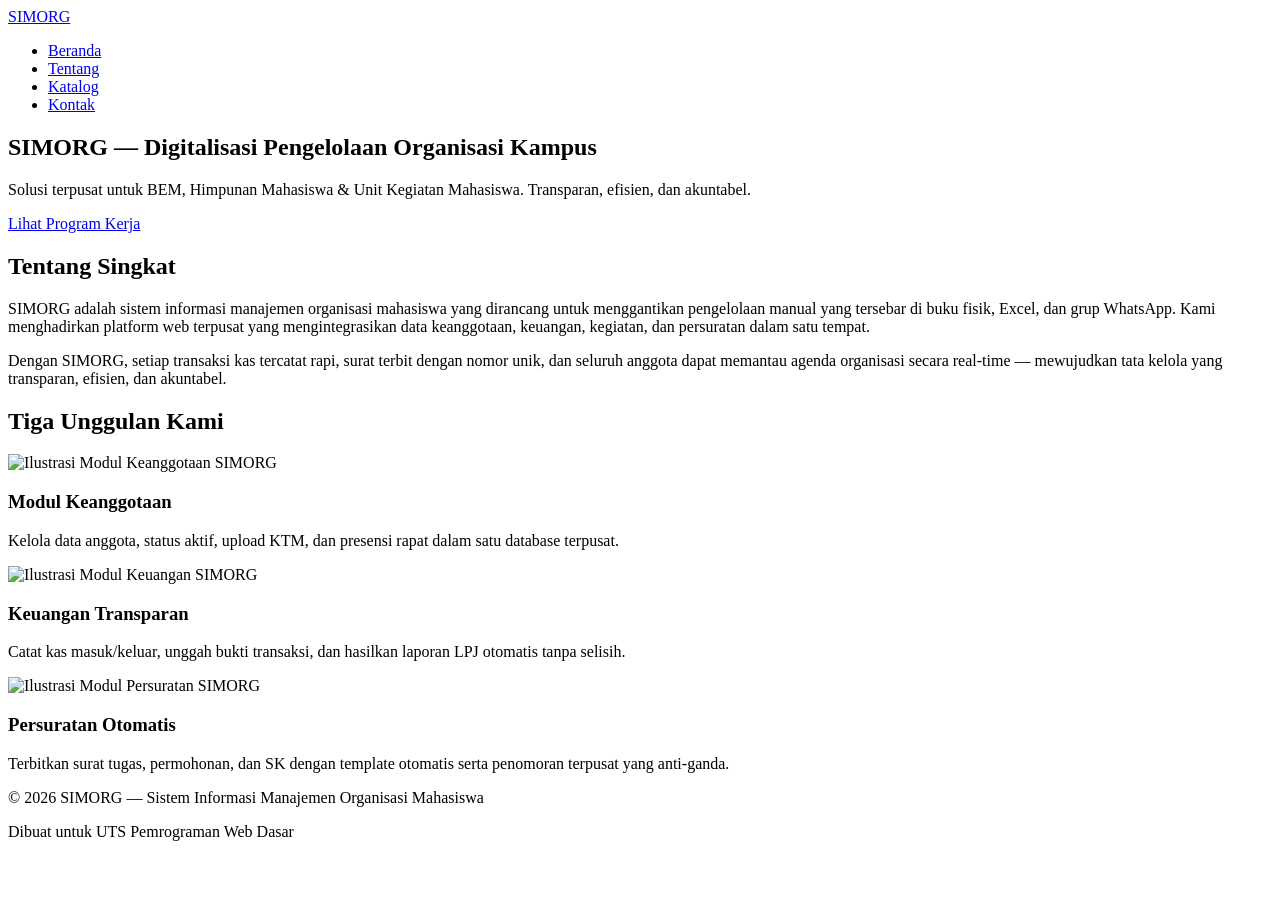
==== index.html @ 7e4ee8db "first commit struktur proyek simorg" ====
<!DOCTYPE html>
<html lang="id">
<head>
  <meta charset="UTF-8">
  <meta name="viewport" content="width=device-width, initial-scale=1.0">
  <title>SIMORG — Beranda</title>
  <link rel="preconnect" href="https://fonts.googleapis.com">
  <link rel="preconnect" href="https://fonts.gstatic.com" crossorigin>
  <link href="https://fonts.googleapis.com/css2?family=Inter:wght@400;500;600&family=Poppins:wght@600;700&display=swap" rel="stylesheet">
  <link rel="stylesheet" href="css/style.css">
</head>
<body>

  <header class="site-header">
    <div class="container nav-wrapper">
      <a href="index.html" class="logo">SIMORG</a>
      <nav aria-label="Navigasi utama">
        <ul class="nav-list">
          <li><a href="index.html" class="nav-link active">Beranda</a></li>
          <li><a href="tentang.html" class="nav-link">Tentang</a></li>
          <li><a href="katalog.html" class="nav-link">Katalog</a></li>
          <li><a href="kontak.html" class="nav-link">Kontak</a></li>
        </ul>
      </nav>
    </div>
  </header>

  <main>
    <section class="hero">
      <div class="container hero-content">
        <h1 class="hero-title">SIMORG — Digitalisasi Pengelolaan Organisasi Kampus</h1>
        <p class="hero-tagline">Solusi terpusat untuk BEM, Himpunan Mahasiswa &amp; Unit Kegiatan Mahasiswa. Transparan, efisien, dan akuntabel.</p>
        <a href="katalog.html" class="btn btn-primary">Lihat Program Kerja</a>
      </div>
    </section>

    <section class="section">
      <div class="container">
        <h2 class="section-title">Tentang Singkat</h2>
        <p class="section-text">
          SIMORG adalah sistem informasi manajemen organisasi mahasiswa yang dirancang untuk menggantikan pengelolaan manual yang tersebar di buku fisik, Excel, dan grup WhatsApp. Kami menghadirkan platform web terpusat yang mengintegrasikan data keanggotaan, keuangan, kegiatan, dan persuratan dalam satu tempat.
        </p>
        <p class="section-text">
          Dengan SIMORG, setiap transaksi kas tercatat rapi, surat terbit dengan nomor unik, dan seluruh anggota dapat memantau agenda organisasi secara real-time — mewujudkan tata kelola yang transparan, efisien, dan akuntabel.
        </p>
      </div>
    </section>

    <section class="section section-alt">
      <div class="container">
        <h2 class="section-title">Tiga Unggulan Kami</h2>
        <div class="feature-grid">
          <article class="feature-card">
            <img src="img/modul-keanggotaan.jpg" alt="Ilustrasi Modul Keanggotaan SIMORG" class="feature-img">
            <h3>Modul Keanggotaan</h3>
            <p>Kelola data anggota, status aktif, upload KTM, dan presensi rapat dalam satu database terpusat.</p>
          </article>
          <article class="feature-card">
            <img src="img/modul-keuangan.jpg" alt="Ilustrasi Modul Keuangan SIMORG" class="feature-img">
            <h3>Keuangan Transparan</h3>
            <p>Catat kas masuk/keluar, unggah bukti transaksi, dan hasilkan laporan LPJ otomatis tanpa selisih.</p>
          </article>
          <article class="feature-card">
            <img src="img/modul-persuratan.jpg" alt="Ilustrasi Modul Persuratan SIMORG" class="feature-img">
            <h3>Persuratan Otomatis</h3>
            <p>Terbitkan surat tugas, permohonan, dan SK dengan template otomatis serta penomoran terpusat yang anti-ganda.</p>
          </article>
        </div>
      </div>
    </section>
  </main>

  <footer class="site-footer">
    <div class="container footer-content">
      <p>&copy; 2026 SIMORG — Sistem Informasi Manajemen Organisasi Mahasiswa</p>
      <p>Dibuat untuk UTS Pemrograman Web Dasar</p>
    </div>
  </footer>

  <script src="js/script.js"></script>
</body>
</html>
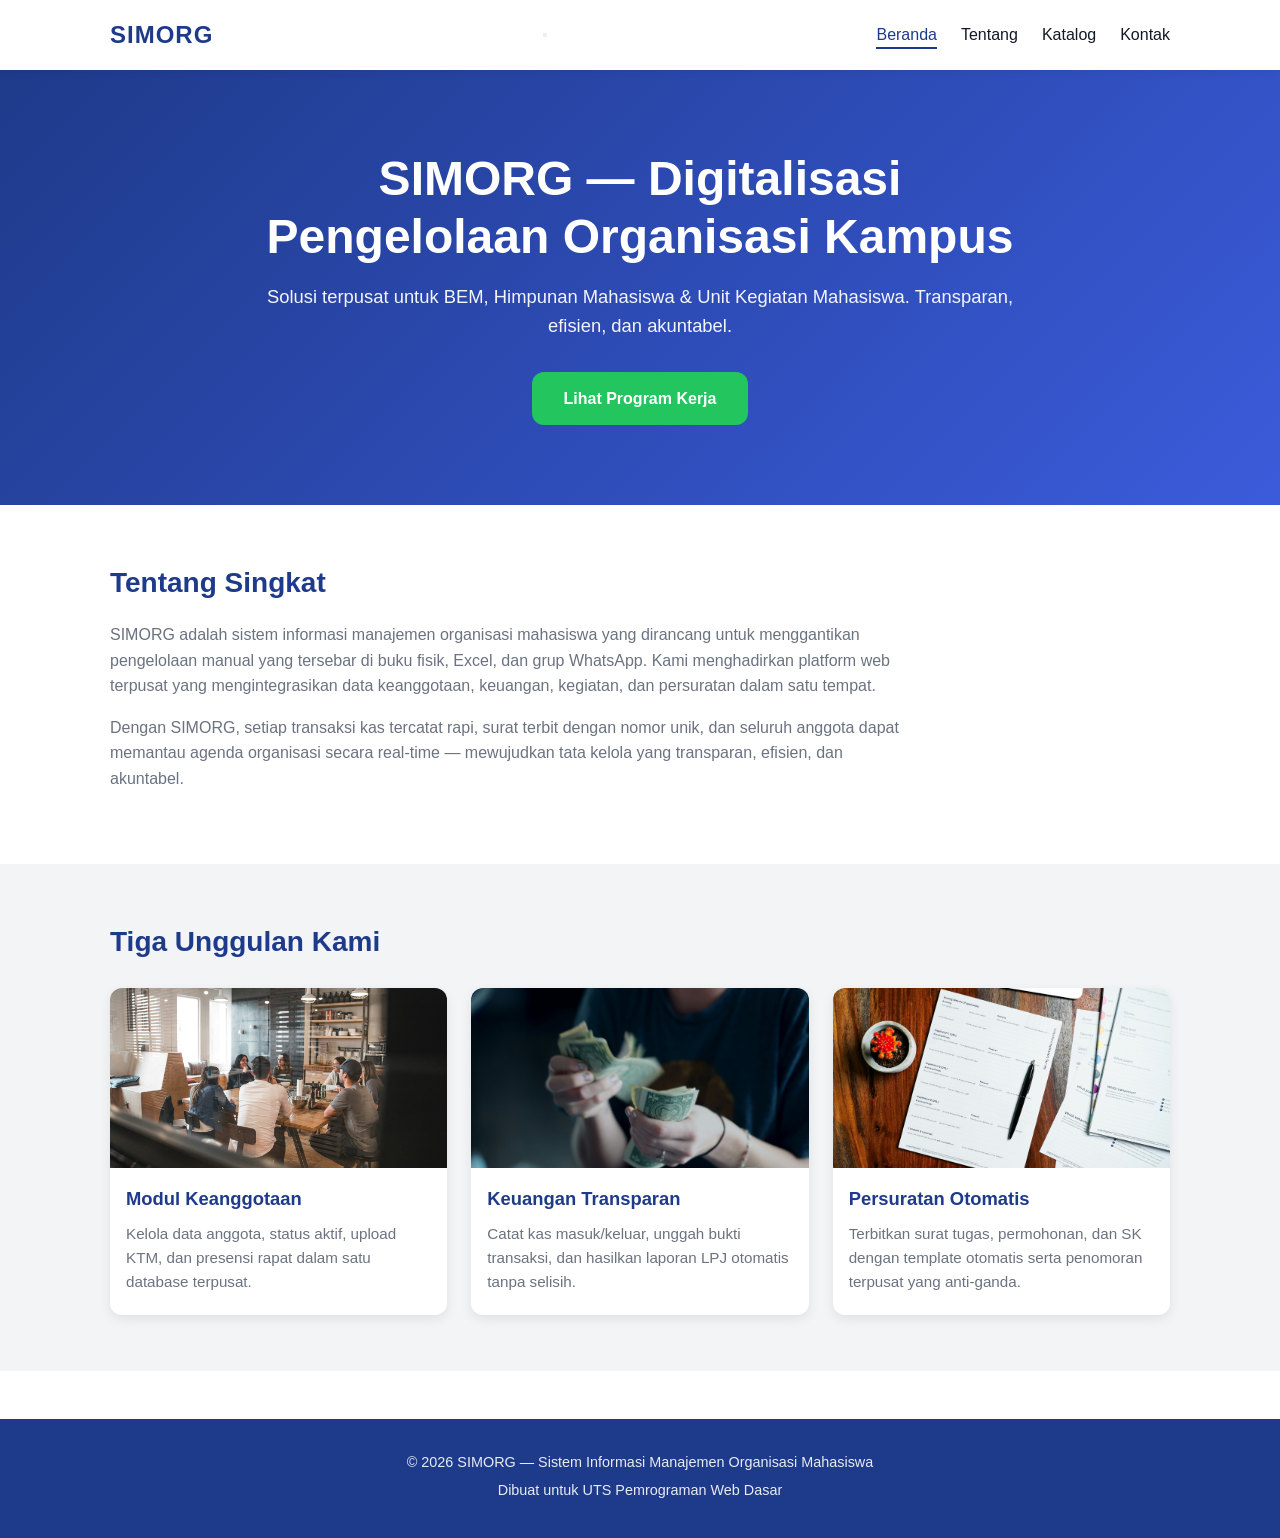
==== commit e37cd9e4: "Enhance navigation with hamburger button and ID Added a hamburger button for navigation and assigned" ====
--- a/index.html
+++ b/index.html
@@ -11,10 +11,19 @@
 </head>
 <body>
 
-  <header class="site-header">
+ <header class="site-header">
     <div class="container nav-wrapper">
       <a href="index.html" class="logo">SIMORG</a>
-      <nav aria-label="Navigasi utama">
+
+      <!-- TOMBOL HAMBURGER (BARU) -->
+      <button class="nav-toggle" id="navToggle" aria-label="Buka menu navigasi" aria-expanded="false" aria-controls="navMenu">
+        <span class="hamburger-line"></span>
+        <span class="hamburger-line"></span>
+        <span class="hamburger-line"></span>
+      </button>
+      
+      <!-- NAV DIBERI ID (BARU) -->
+      <nav id="navMenu" aria-label="Navigasi utama">
         <ul class="nav-list">
           <li><a href="index.html" class="nav-link active">Beranda</a></li>
           <li><a href="tentang.html" class="nav-link">Tentang</a></li>
@@ -79,4 +88,4 @@
 
   <script src="js/script.js"></script>
 </body>
-</html>+</html>
--- a/css/style.css
+++ b/css/style.css
@@ -0,0 +1,518 @@
+/* ========== VARIABEL CSS ========== */
+:root {
+  --warna-utama: #1E3A8A;
+  --warna-utama-muda: #3B5BDB;
+  --warna-aksen: #22C55E;
+  --warna-latar: #F3F4F6;
+  --warna-putih: #FFFFFF;
+  --warna-teks: #111827;
+  --warna-teks-muda: #6B7280;
+  --font-judul: 'Poppins', sans-serif;
+  --font-body: 'Inter', sans-serif;
+  --radius: 12px;
+  --shadow: 0 4px 12px rgba(0, 0, 0, 0.08);
+}
+
+/* ========== RESET & DASAR ========== */
+* {
+  margin: 0;
+  padding: 0;
+  box-sizing: border-box;
+}
+
+html {
+  scroll-behavior: smooth;
+}
+
+body {
+  font-family: var(--font-body);
+  color: var(--warna-teks);
+  background-color: var(--warna-putih);
+  line-height: 1.6;
+}
+
+img {
+  max-width: 100%;
+  display: block;
+}
+
+a {
+  color: var(--warna-utama);
+  text-decoration: none;
+}
+
+.container {
+  width: 100%;
+  max-width: 1100px;
+  margin: 0 auto;
+  padding: 0 1.25rem;
+}
+
+/* ========== HEADER & NAVIGASI (FLEXBOX) ========== */
+.site-header {
+  background-color: var(--warna-putih);
+  box-shadow: 0 2px 8px rgba(0, 0, 0, 0.06);
+  position: sticky;
+  top: 0;
+  z-index: 100;
+}
+
+.nav-wrapper {
+  display: flex;
+  align-items: center;
+  justify-content: space-between;
+  padding: 1rem 1.25rem;
+}
+
+.logo {
+  font-family: var(--font-judul);
+  font-weight: 700;
+  font-size: 1.5rem;
+  color: var(--warna-utama);
+  letter-spacing: 1px;
+}
+
+.nav-list {
+  display: flex;
+  list-style: none;
+  gap: 1.5rem;
+}
+
+.nav-link {
+  font-weight: 500;
+  color: var(--warna-teks);
+  padding: 0.25rem 0;
+  transition: color 0.3s ease, border-bottom 0.3s ease;
+  border-bottom: 2px solid transparent;
+}
+
+.nav-link:hover {
+  color: var(--warna-utama);
+  border-bottom: 2px solid var(--warna-utama);
+}
+
+.nav-link.active {
+  color: var(--warna-utama);
+  border-bottom: 2px solid var(--warna-utama);
+}
+
+/* ========== HERO ========== */
+.hero {
+  background: linear-gradient(135deg, var(--warna-utama) 0%, var(--warna-utama-muda) 100%);
+  color: var(--warna-putih);
+  padding: 5rem 0;
+  text-align: center;
+  animation: fadeIn 1s ease;
+}
+
+.hero-content {
+  max-width: 800px;
+}
+
+.hero-title {
+  font-family: var(--font-judul);
+  font-size: 2.5rem;
+  margin-bottom: 1rem;
+  line-height: 1.2;
+}
+
+.hero-tagline {
+  font-size: 1.15rem;
+  margin-bottom: 2rem;
+  opacity: 0.95;
+}
+
+/* ========== TOMBOL ========== */
+.btn {
+  display: inline-block;
+  padding: 0.85rem 2rem;
+  border-radius: var(--radius);
+  font-weight: 600;
+  font-family: var(--font-body);
+  cursor: pointer;
+  border: none;
+  transition: background-color 0.3s ease, transform 0.2s ease;
+}
+
+.btn-primary {
+  background-color: var(--warna-aksen);
+  color: var(--warna-putih);
+}
+
+.btn-primary:hover {
+  background-color: #16A34A;
+  transform: translateY(-2px);
+}
+
+/* ========== SECTION ========== */
+.section {
+  padding: 3.5rem 0;
+}
+
+.section-alt {
+  background-color: var(--warna-latar);
+}
+
+.section-title {
+  font-family: var(--font-judul);
+  font-size: 1.75rem;
+  color: var(--warna-utama);
+  margin-bottom: 1rem;
+}
+
+.section-text {
+  margin-bottom: 1rem;
+  color: var(--warna-teks-muda);
+  max-width: 800px;
+}
+
+.page-title {
+  font-family: var(--font-judul);
+  font-size: 2rem;
+  color: var(--warna-utama);
+  margin-bottom: 1.5rem;
+}
+
+/* ========== UNGGULAN (GRID) ========== */
+.feature-grid {
+  display: grid;
+  grid-template-columns: repeat(3, 1fr);
+  gap: 1.5rem;
+  margin-top: 1.5rem;
+}
+
+.feature-card {
+  background-color: var(--warna-putih);
+  border-radius: var(--radius);
+  box-shadow: var(--shadow);
+  overflow: hidden;
+  transition: transform 0.3s ease, box-shadow 0.3s ease;
+}
+
+.feature-card:hover {
+  transform: translateY(-6px);
+  box-shadow: 0 10px 24px rgba(0, 0, 0, 0.12);
+}
+
+.feature-img {
+  width: 100%;
+  height: 180px;
+  object-fit: cover;
+}
+
+.feature-card h3 {
+  font-family: var(--font-judul);
+  font-size: 1.15rem;
+  color: var(--warna-utama);
+  padding: 1rem 1rem 0.5rem;
+}
+
+.feature-card p {
+  padding: 0 1rem 1.25rem;
+  color: var(--warna-teks-muda);
+  font-size: 0.95rem;
+}
+
+/* ========== TENTANG: DUA KOLOM ========== */
+.two-col {
+  display: grid;
+  grid-template-columns: 1fr 1fr;
+  gap: 2rem;
+}
+
+.mission-list {
+  list-style: disc;
+  padding-left: 1.25rem;
+  color: var(--warna-teks-muda);
+}
+
+.mission-list li {
+  margin-bottom: 0.5rem;
+}
+
+/* ========== TIM ========== */
+.team-grid {
+  display: grid;
+  grid-template-columns: repeat(3, 1fr);
+  gap: 1.5rem;
+  margin-top: 1.5rem;
+}
+
+.team-card {
+  background-color: var(--warna-putih);
+  border-radius: var(--radius);
+  box-shadow: var(--shadow);
+  padding: 1.5rem;
+  text-align: center;
+  transition: transform 0.3s ease;
+}
+
+.team-card:hover {
+  transform: translateY(-4px);
+}
+
+.team-img {
+  width: 120px;
+  height: 120px;
+  border-radius: 50%;
+  object-fit: cover;
+  margin: 0 auto 1rem;
+}
+
+.team-card h3 {
+  font-family: var(--font-judul);
+  font-size: 1.1rem;
+  color: var(--warna-utama);
+}
+
+.team-role {
+  color: var(--warna-teks-muda);
+  font-size: 0.9rem;
+}
+
+/* ========== TABEL ========== */
+.data-table {
+  width: 100%;
+  border-collapse: collapse;
+  background-color: var(--warna-putih);
+  border-radius: var(--radius);
+  overflow: hidden;
+  box-shadow: var(--shadow);
+}
+
+.data-table th,
+.data-table td {
+  padding: 0.85rem 1rem;
+  text-align: left;
+  border-bottom: 1px solid #E5E7EB;
+}
+
+.data-table thead {
+  background-color: var(--warna-utama);
+  color: var(--warna-putih);
+}
+
+.data-table tbody tr:hover {
+  background-color: #EFF6FF;
+}
+
+/* ========== KATALOG (GRID) ========== */
+.filter-bar {
+  margin: 1.5rem 0;
+  display: flex;
+  align-items: center;
+  gap: 0.75rem;
+  flex-wrap: wrap;
+}
+
+.filter-bar select {
+  padding: 0.5rem 1rem;
+  border-radius: var(--radius);
+  border: 1px solid #D1D5DB;
+  font-family: var(--font-body);
+}
+
+.catalog-grid {
+  display: grid;
+  grid-template-columns: repeat(3, 1fr);
+  gap: 1.5rem;
+}
+
+.catalog-card {
+  background-color: var(--warna-putih);
+  border-radius: var(--radius);
+  box-shadow: var(--shadow);
+  overflow: hidden;
+  transition: transform 0.3s ease, box-shadow 0.3s ease;
+}
+
+.catalog-card:hover {
+  transform: translateY(-6px);
+  box-shadow: 0 12px 28px rgba(0, 0, 0, 0.14);
+}
+
+.catalog-img {
+  width: 100%;
+  height: 170px;
+  object-fit: cover;
+}
+
+.catalog-body {
+  padding: 1rem;
+}
+
+.catalog-body h3 {
+  font-family: var(--font-judul);
+  font-size: 1.1rem;
+  color: var(--warna-utama);
+  margin-bottom: 0.5rem;
+}
+
+.catalog-body p {
+  color: var(--warna-teks-muda);
+  font-size: 0.95rem;
+  margin-bottom: 0.5rem;
+}
+
+.catalog-meta {
+  font-size: 0.85rem;
+  color: var(--warna-aksen);
+  font-weight: 600;
+}
+
+/* ========== KONTAK ========== */
+.contact-grid {
+  display: grid;
+  grid-template-columns: 1fr 1fr;
+  gap: 2rem;
+}
+
+.contact-info p {
+  margin-bottom: 1rem;
+  color: var(--warna-teks-muda);
+}
+
+.map-wrapper {
+  margin-top: 1rem;
+  border-radius: var(--radius);
+  overflow: hidden;
+  box-shadow: var(--shadow);
+}
+
+/* ========== FORMULIR ========== */
+.form-group {
+  margin-bottom: 1.25rem;
+}
+
+.form-group label {
+  display: block;
+  font-weight: 500;
+  margin-bottom: 0.4rem;
+  color: var(--warna-teks);
+}
+
+.form-group input,
+.form-group select,
+.form-group textarea {
+  width: 100%;
+  padding: 0.7rem 0.9rem;
+  border: 1px solid #D1D5DB;
+  border-radius: var(--radius);
+  font-family: var(--font-body);
+  font-size: 1rem;
+  transition: border-color 0.3s ease, box-shadow 0.3s ease;
+}
+
+.form-group input:focus,
+.form-group select:focus,
+.form-group textarea:focus {
+  outline: none;
+  border-color: var(--warna-utama);
+  box-shadow: 0 0 0 3px rgba(30, 58, 138, 0.15);
+}
+
+.error-msg {
+  display: block;
+  color: #DC2626;
+  font-size: 0.85rem;
+  margin-top: 0.3rem;
+  min-height: 1.1em;
+}
+
+.success-msg {
+  display: block;
+  color: var(--warna-aksen);
+  font-weight: 600;
+  margin-top: 1rem;
+  min-height: 1.2em;
+}
+
+/* ========== FOOTER ========== */
+.site-footer {
+  background-color: var(--warna-utama);
+  color: var(--warna-putih);
+  padding: 2rem 0;
+  margin-top: 3rem;
+  text-align: center;
+}
+
+.footer-content p {
+  font-size: 0.9rem;
+  opacity: 0.9;
+  margin-bottom: 0.3rem;
+}
+
+/* ========== ANIMASI KEYFRAMES ========== */
+@keyframes fadeIn {
+  from {
+    opacity: 0;
+    transform: translateY(20px);
+  }
+  to {
+    opacity: 1;
+    transform: translateY(0);
+  }
+}
+
+/* ========== MEDIA QUERY: DESKTOP ≥ 992px ========== */
+@media (min-width: 992px) {
+  .hero-title {
+    font-size: 3rem;
+  }
+  .catalog-grid {
+    grid-template-columns: repeat(3, 1fr);
+  }
+}
+
+/* ========== MEDIA QUERY: HP ≤ 600px ========== */
+@media (max-width: 600px) {
+  .nav-wrapper {
+    flex-direction: column;
+    align-items: flex-start;
+    gap: 0.75rem;
+  }
+
+  .nav-list {
+    flex-direction: column;
+    gap: 0.5rem;
+    width: 100%;
+  }
+
+  .nav-link {
+    display: block;
+    padding: 0.4rem 0;
+  }
+
+  .hero {
+    padding: 3rem 0;
+  }
+
+  .hero-title {
+    font-size: 1.75rem;
+  }
+
+  .hero-tagline {
+    font-size: 1rem;
+  }
+
+  .feature-grid,
+  .team-grid,
+  .catalog-grid,
+  .two-col,
+  .contact-grid {
+    grid-template-columns: 1fr;
+  }
+
+  .section {
+    padding: 2.5rem 0;
+  }
+
+  .data-table {
+    font-size: 0.85rem;
+  }
+
+  .data-table th,
+  .data-table td {
+    padding: 0.6rem 0.5rem;
+  }
+}
